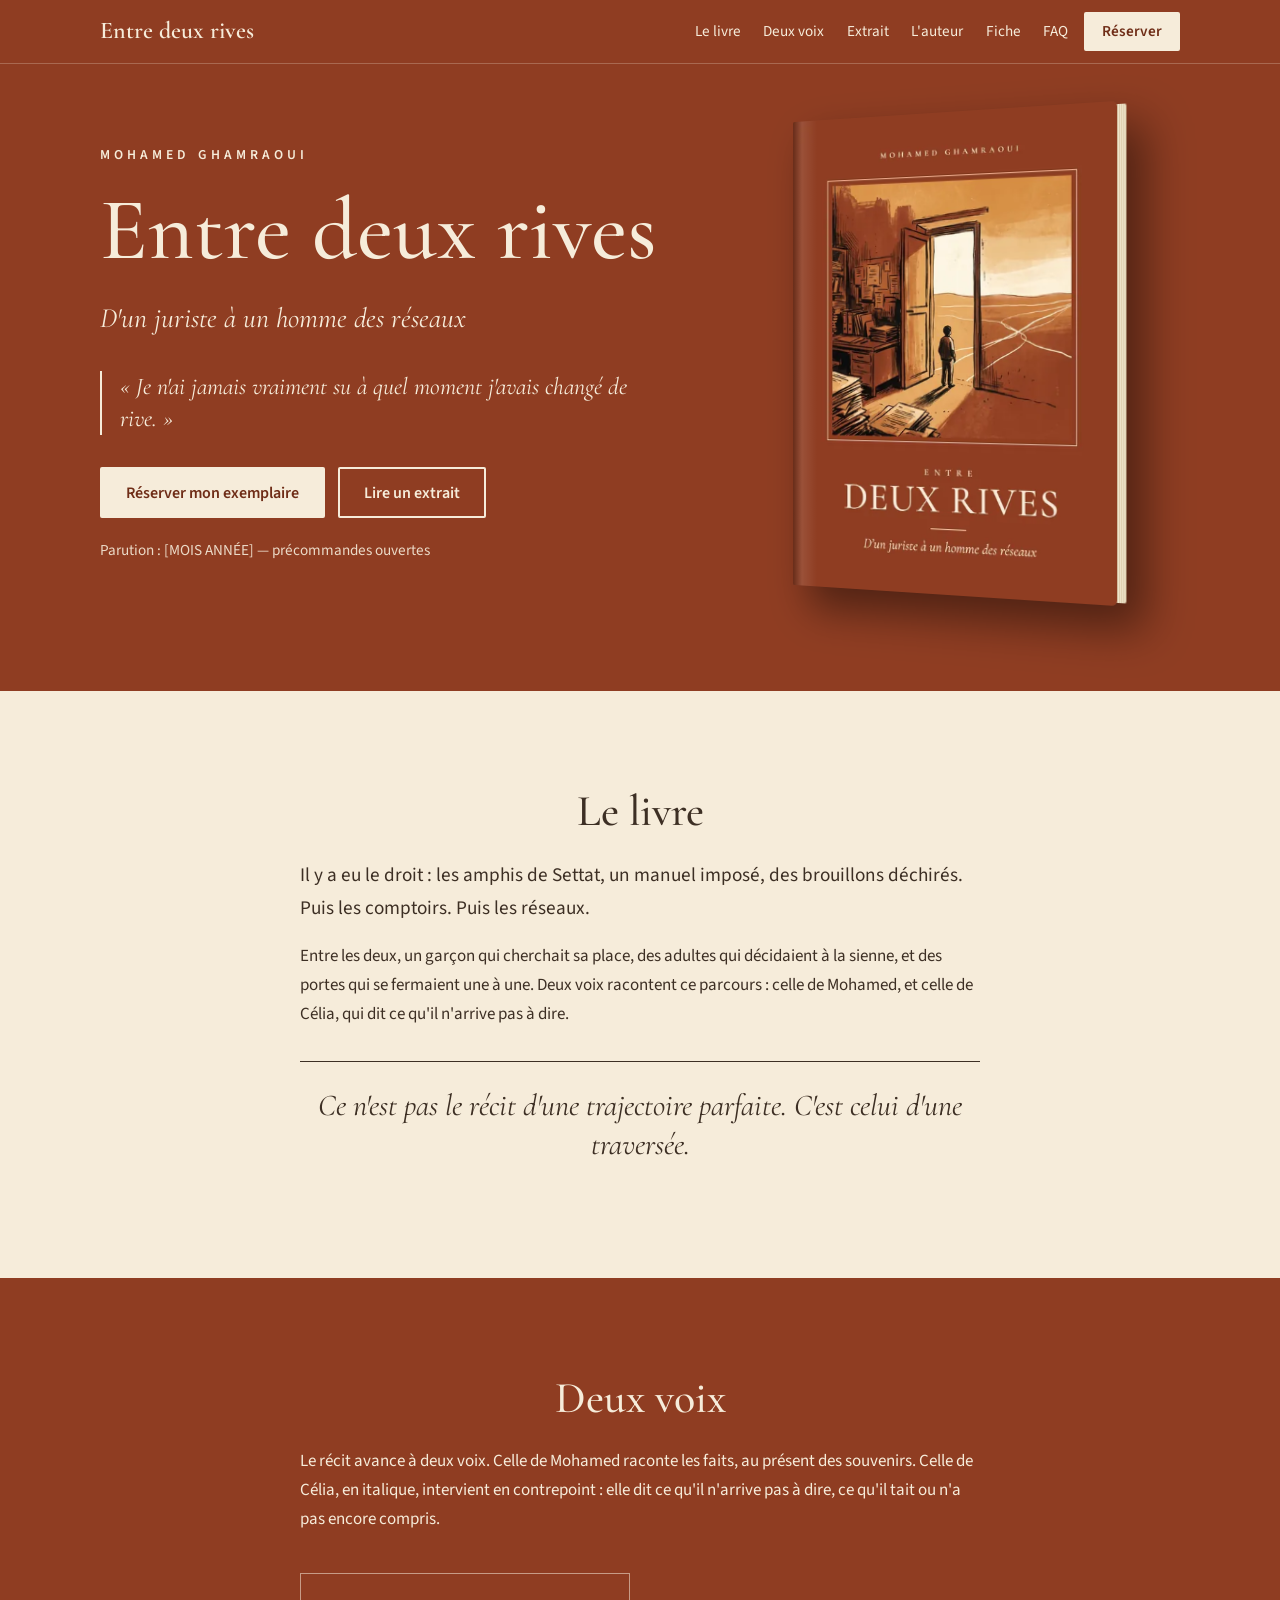
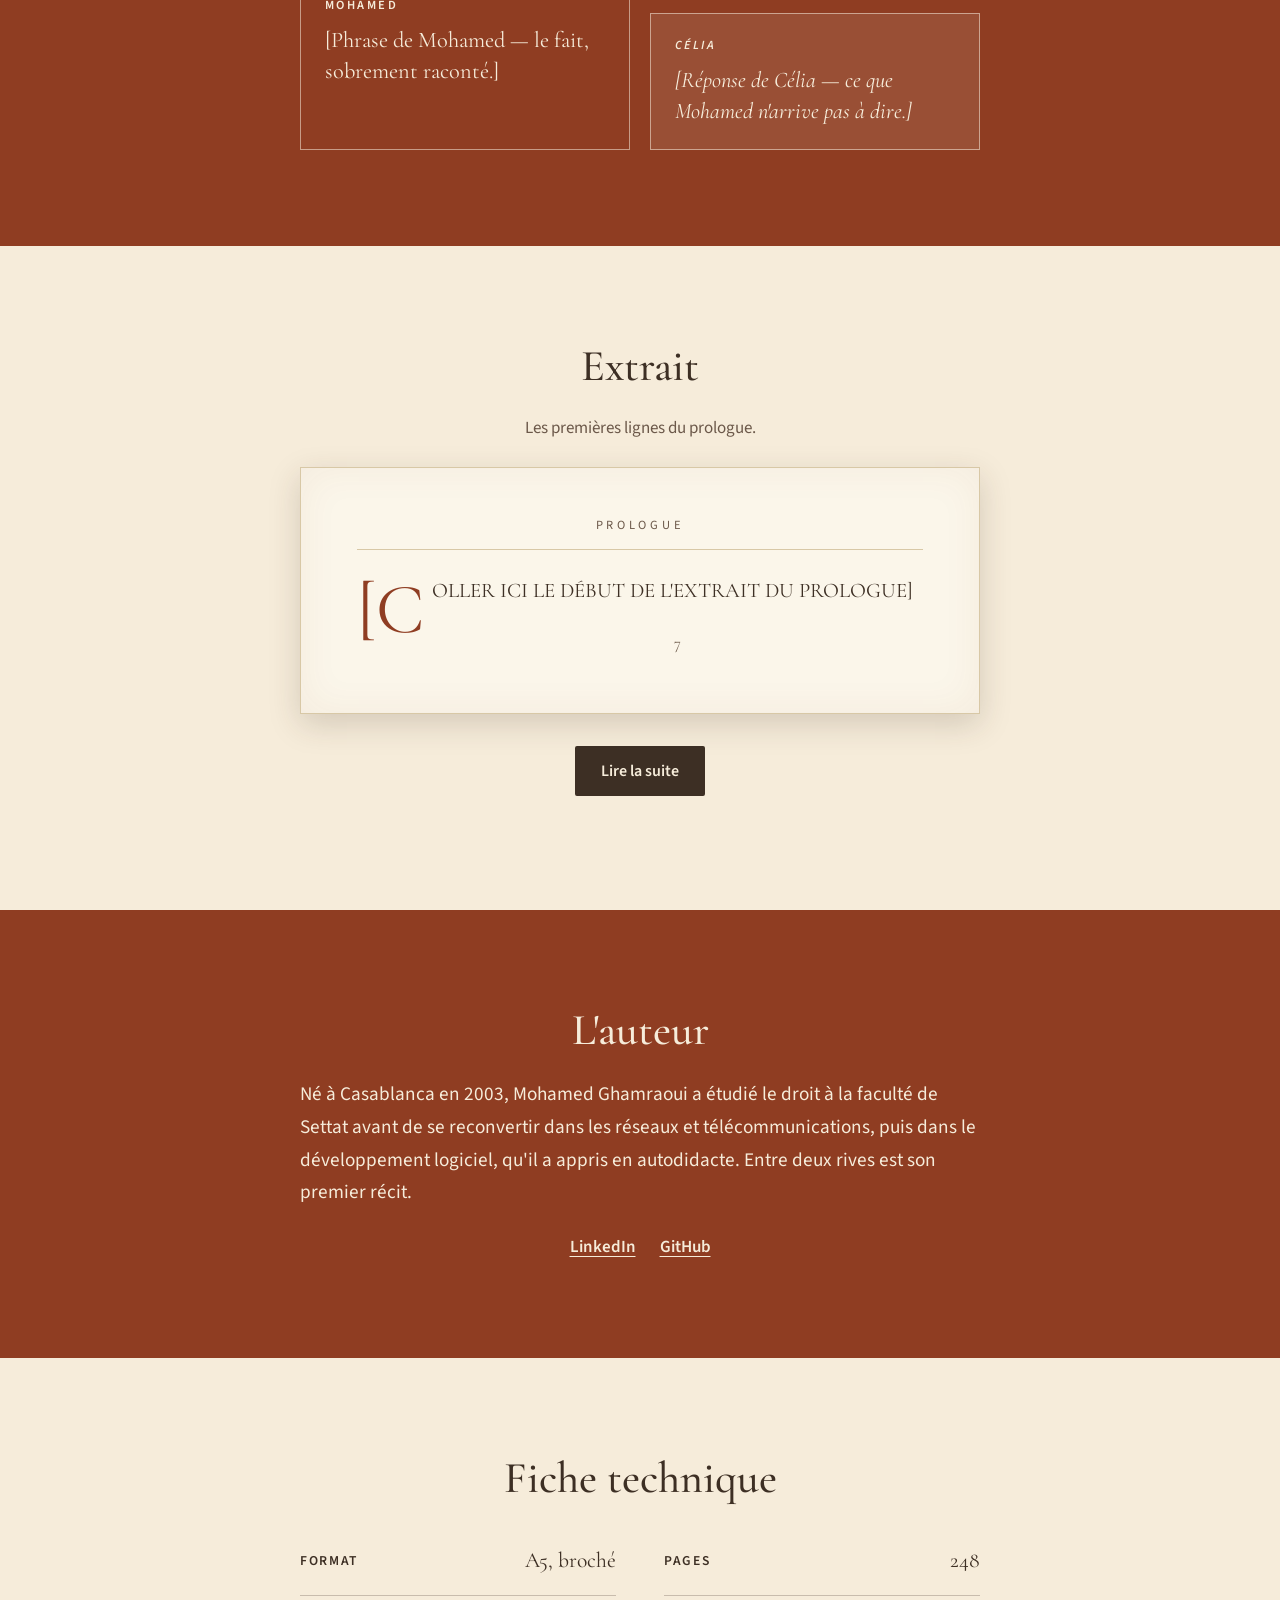
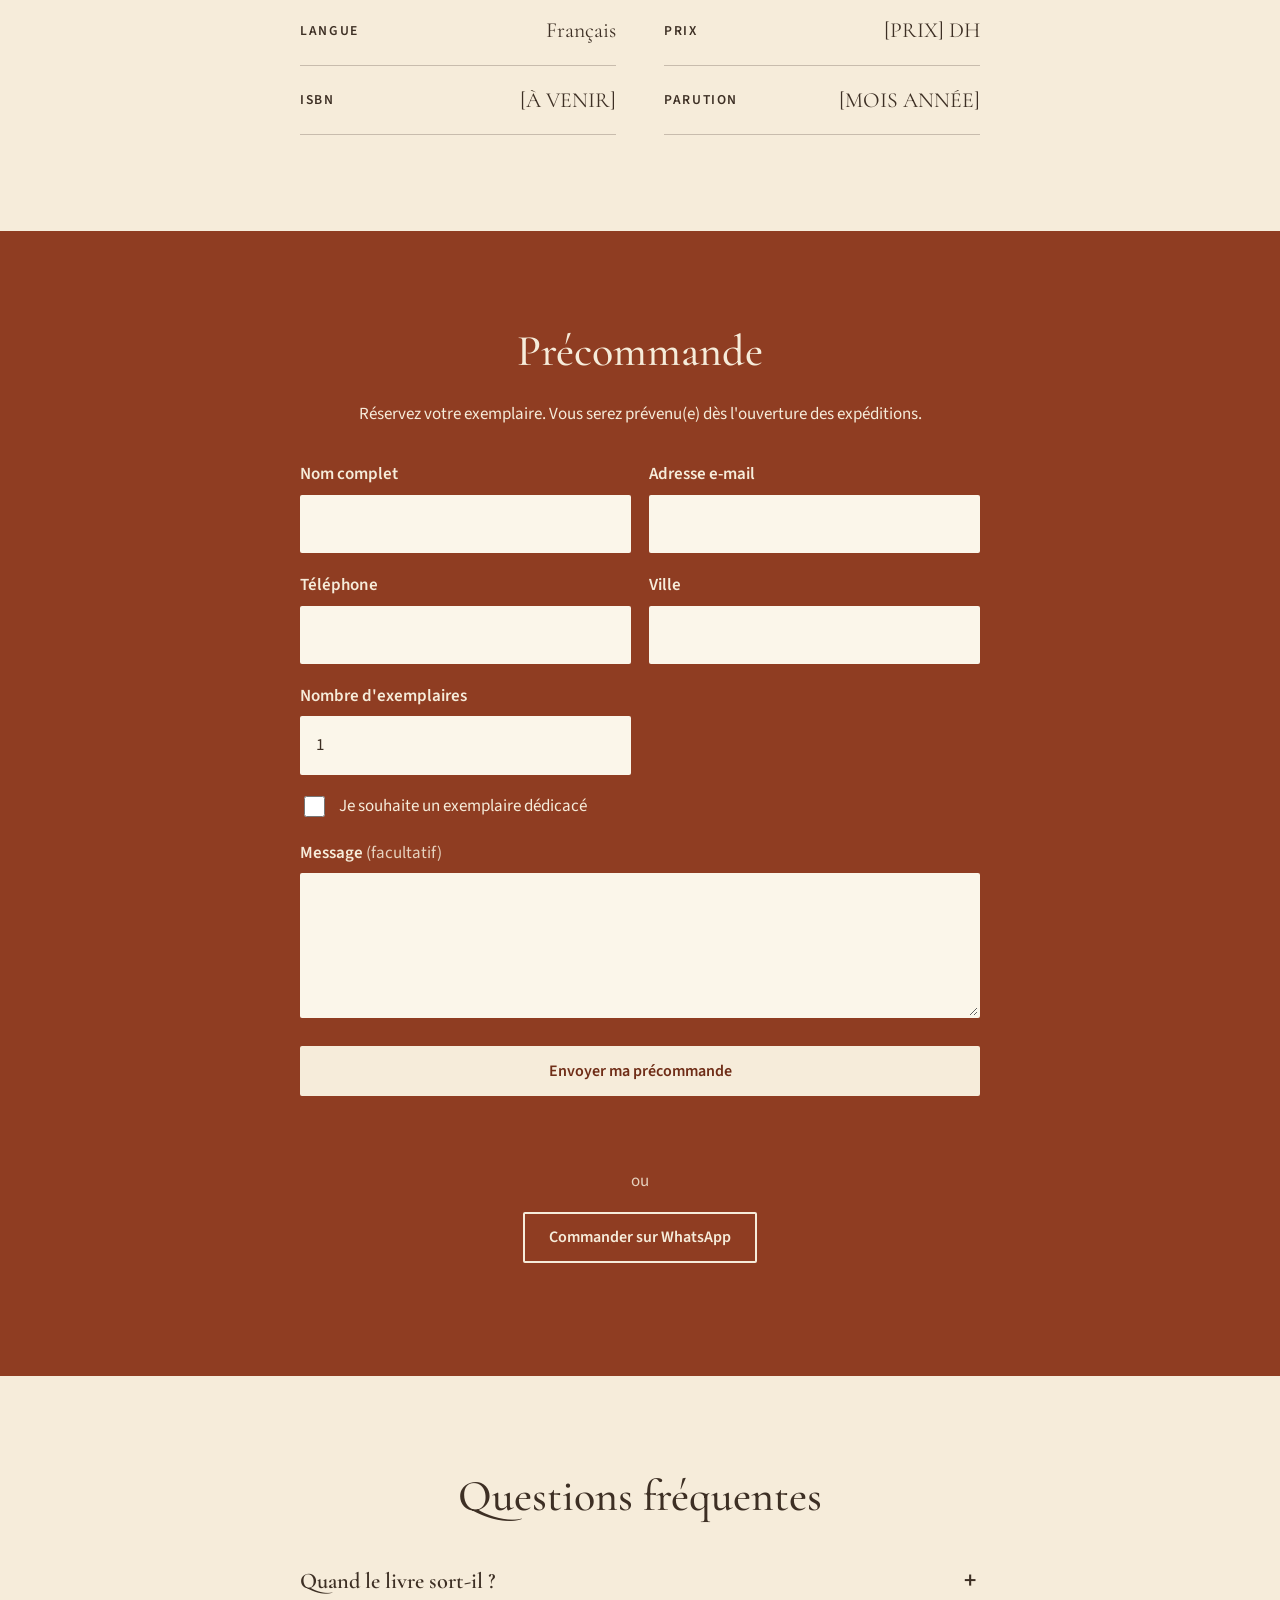
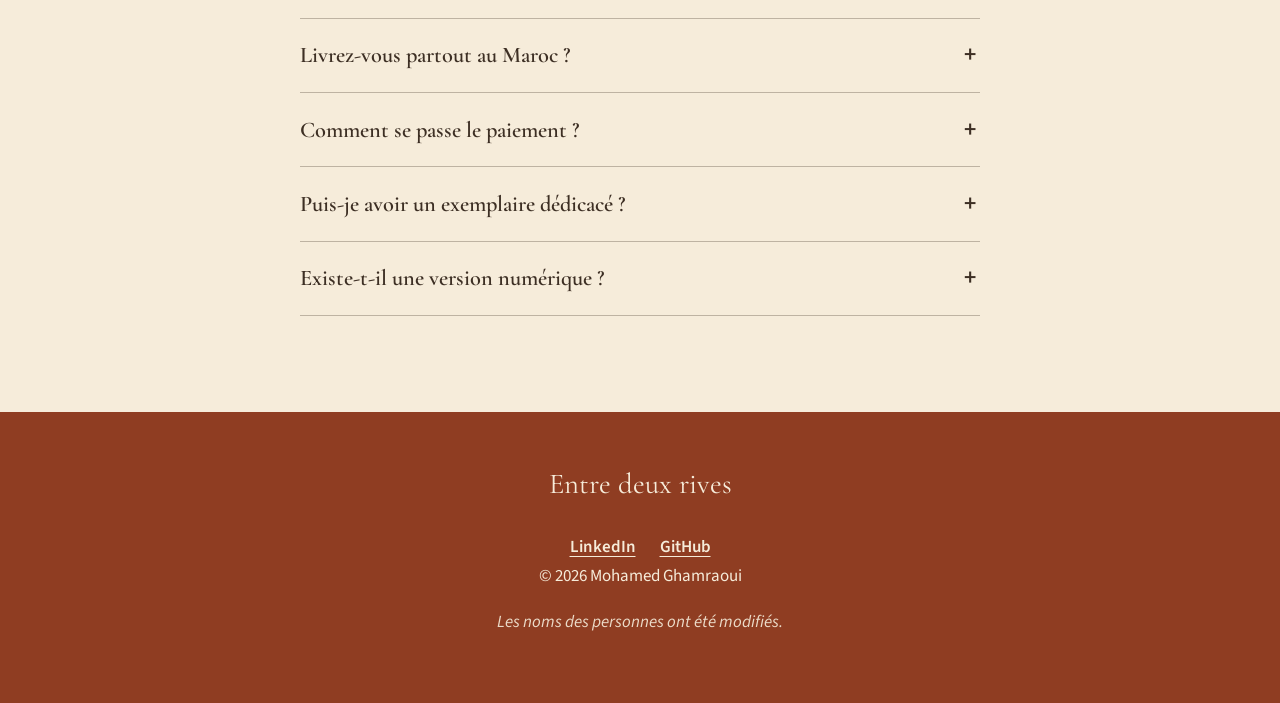
==== index.html @ 160dba44 "Ajoute le prototype de la landing page Entre deux rives Page statique (HTML/CSS/JS vanilla) avec her" ====
<!DOCTYPE html>
<html lang="fr">
<head>
  <meta charset="utf-8">
  <meta name="viewport" content="width=device-width, initial-scale=1">
  <title>Entre deux rives — Mohamed Ghamraoui | Récit autobiographique</title>
  <meta name="description" content="Entre deux rives, d'un juriste à un homme des réseaux : récit autobiographique de Mohamed Ghamraoui sur la reconversion professionnelle, la quête de soi et la jeunesse marocaine. Précommandes ouvertes.">
  <meta name="author" content="Mohamed Ghamraoui">
  <meta name="theme-color" content="#8F3D22">
  <link rel="canonical" href="https://mghamraoui4.github.io/entre-deux-rives/">

  <meta property="og:type" content="book">
  <meta property="og:locale" content="fr_FR">
  <meta property="og:title" content="Entre deux rives — Mohamed Ghamraoui">
  <meta property="og:description" content="D'un juriste à un homme des réseaux. Un récit autobiographique en précommande.">
  <meta property="og:url" content="https://mghamraoui4.github.io/entre-deux-rives/">
  <meta property="og:image" content="https://mghamraoui4.github.io/entre-deux-rives/assets/img/og-couverture.jpg">
  <meta property="og:image:alt" content="Couverture du livre Entre deux rives : un homme face à une porte ouverte sur un paysage de routes.">
  <meta name="twitter:card" content="summary_large_image">
  <meta name="twitter:title" content="Entre deux rives — Mohamed Ghamraoui">
  <meta name="twitter:description" content="D'un juriste à un homme des réseaux. Un récit autobiographique en précommande.">
  <meta name="twitter:image" content="https://mghamraoui4.github.io/entre-deux-rives/assets/img/og-couverture.jpg">

  <link rel="icon" href="assets/img/favicon.svg" type="image/svg+xml">
  <link rel="icon" href="assets/img/favicon-32.png" sizes="32x32" type="image/png">
  <link rel="apple-touch-icon" href="assets/img/apple-touch-icon.png">

  <link rel="preconnect" href="https://fonts.googleapis.com">
  <link rel="preconnect" href="https://fonts.gstatic.com" crossorigin>
  <link href="https://fonts.googleapis.com/css2?family=Cormorant+Garamond:ital,wght@0,500;0,600;1,400;1,500&family=Source+Sans+3:wght@400;600&display=swap" rel="stylesheet">
  <link rel="stylesheet" href="assets/css/style.css">

  <script type="application/ld+json">
  {
    "@context": "https://schema.org",
    "@type": "Book",
    "name": "Entre deux rives",
    "alternativeName": "D'un juriste à un homme des réseaux",
    "author": { "@type": "Person", "name": "Mohamed Ghamraoui" },
    "inLanguage": "fr",
    "numberOfPages": 248,
    "bookFormat": "https://schema.org/Paperback",
    "genre": "Récit autobiographique",
    "image": "https://mghamraoui4.github.io/entre-deux-rives/assets/img/couverture.jpg",
    "url": "https://mghamraoui4.github.io/entre-deux-rives/",
    "description": "Récit autobiographique sur la reconversion professionnelle, la quête de soi et la jeunesse marocaine.",
    "keywords": "récit autobiographique, reconversion professionnelle, quête de soi, études de droit, réseaux et télécommunications, jeunesse marocaine, résilience, Maroc",
    "isbn": ""
  }
  </script>
  <!-- À COMPLÉTER : ISBN dans le JSON-LD ci-dessus ("isbn"), date de parution (datePublished) et prix (offers) quand ils seront connus -->
</head>
<body>
  <a class="skip" href="#contenu">Aller au contenu</a>

  <header class="site-header">
    <div class="wrap header-in">
      <a class="brand" href="#top">Entre deux rives</a>
      <button class="menu-btn" type="button" aria-expanded="false" aria-controls="nav">Menu</button>
      <nav id="nav" class="nav" aria-label="Navigation principale">
        <ul>
          <li><a href="#livre">Le livre</a></li>
          <li><a href="#voix">Deux voix</a></li>
          <li><a href="#extrait">Extrait</a></li>
          <li><a href="#auteur">L'auteur</a></li>
          <li><a href="#fiche">Fiche</a></li>
          <li><a href="#faq">FAQ</a></li>
        </ul>
      </nav>
      <a class="btn btn-cream btn-sm" href="#precommande">Réserver</a>
    </div>
  </header>

  <main id="contenu">
    <!-- 2. HERO -->
    <section id="top" class="sec sec-terre hero">
      <div class="wrap hero-grid">
        <div class="hero-text">
          <p class="eyebrow">Mohamed Ghamraoui</p>
          <h1>Entre deux rives</h1>
          <p class="subtitle">D'un juriste à un homme des réseaux</p>
          <blockquote class="hero-quote">
            <p>« Je n'ai jamais vraiment su à quel moment j'avais changé de rive. »</p>
          </blockquote>
          <div class="actions">
            <a class="btn btn-cream" href="#precommande">Réserver mon exemplaire</a>
            <a class="btn btn-ghost" href="#extrait">Lire un extrait</a>
          </div>
          <!-- À COMPLÉTER : mois et année de parution -->
          <p class="hero-note">Parution : [MOIS ANNÉE] — précommandes ouvertes</p>
        </div>

        <div class="hero-book">
          <div class="book" aria-hidden="false">
            <div class="book-cover">
              <picture>
                <source type="image/webp" srcset="assets/img/couverture-480.webp 480w, assets/img/couverture-800.webp 800w" sizes="(min-width: 900px) 340px, 70vw">
                <img src="assets/img/couverture-800.jpg" srcset="assets/img/couverture-480.jpg 480w, assets/img/couverture-800.jpg 800w" sizes="(min-width: 900px) 340px, 70vw" width="800" height="1136" alt="Couverture d'Entre deux rives : un homme debout devant une porte ouverte, face à un paysage traversé de routes qui se croisent.">
              </picture>
            </div>
            <div class="book-spine"></div>
            <div class="book-pages"></div>
          </div>
        </div>
      </div>
    </section>

    <!-- 3. LE LIVRE -->
    <section id="livre" class="sec sec-creme">
      <div class="wrap narrow">
        <h2>Le livre</h2>
        <p class="lead">Il y a eu le droit : les amphis de Settat, un manuel imposé, des brouillons déchirés. Puis les comptoirs. Puis les réseaux.</p>
        <p>Entre les deux, un garçon qui cherchait sa place, des adultes qui décidaient à la sienne, et des portes qui se fermaient une à une. Deux voix racontent ce parcours : celle de Mohamed, et celle de Célia, qui dit ce qu'il n'arrive pas à dire.</p>
        <p class="pull">Ce n'est pas le récit d'une trajectoire parfaite. C'est celui d'une traversée.</p>
      </div>
    </section>

    <!-- 4. DEUX VOIX -->
    <section id="voix" class="sec sec-terre">
      <div class="wrap narrow">
        <h2>Deux voix</h2>
        <p>Le récit avance à deux voix. Celle de Mohamed raconte les faits, au présent des souvenirs. Celle de Célia, en italique, intervient en contrepoint : elle dit ce qu'il n'arrive pas à dire, ce qu'il tait ou n'a pas encore compris.</p>
        <div class="voices" role="group" aria-label="Illustration des deux voix du récit">
          <div class="voice voice-m">
            <p class="voice-who">Mohamed</p>
            <!-- À COMPLÉTER : remplacer par une phrase réelle du livre (voix de Mohamed) -->
            <p>[Phrase de Mohamed — le fait, sobrement raconté.]</p>
          </div>
          <div class="voice voice-c">
            <p class="voice-who">Célia</p>
            <!-- À COMPLÉTER : remplacer par une phrase réelle du livre (voix de Célia) -->
            <p><em>[Réponse de Célia — ce que Mohamed n'arrive pas à dire.]</em></p>
          </div>
        </div>
      </div>
    </section>

    <!-- 5. EXTRAIT -->
    <section id="extrait" class="sec sec-creme">
      <div class="wrap narrow">
        <h2>Extrait</h2>
        <p class="center muted">Les premières lignes du prologue.</p>
        <article class="page" aria-label="Extrait du prologue">
          <p class="page-head">Prologue</p>
          <div class="page-text">
            <!-- À COMPLÉTER : coller ici le début de l'extrait du prologue -->
            <p class="dropcap">[COLLER ICI LE DÉBUT DE L'EXTRAIT DU PROLOGUE]</p>
            <div id="extrait-suite" class="more" hidden>
              <!-- À COMPLÉTER : coller ici la suite de l'extrait du prologue -->
              <p>[COLLER ICI LA SUITE DE L'EXTRAIT DU PROLOGUE]</p>
            </div>
          </div>
          <p class="page-num">7</p>
        </article>
        <p class="center"><button class="btn btn-brown" type="button" id="extrait-btn" aria-expanded="false" aria-controls="extrait-suite">Lire la suite</button></p>
      </div>
    </section>

    <!-- 6. L'AUTEUR -->
    <section id="auteur" class="sec sec-terre">
      <div class="wrap narrow">
        <h2>L'auteur</h2>
        <p class="lead">Né à Casablanca en 2003, Mohamed Ghamraoui a étudié le droit à la faculté de Settat avant de se reconvertir dans les réseaux et télécommunications, puis dans le développement logiciel, qu'il a appris en autodidacte. Entre deux rives est son premier récit.</p>
        <ul class="links">
          <!-- À COMPLÉTER : URL du profil LinkedIn -->
          <li><a href="https://www.linkedin.com/in/[IDENTIFIANT]" rel="noopener" target="_blank">LinkedIn</a></li>
          <li><a href="https://github.com/mghamraoui4" rel="noopener" target="_blank">GitHub</a></li>
        </ul>
      </div>
    </section>

    <!-- 7. FICHE TECHNIQUE -->
    <section id="fiche" class="sec sec-creme">
      <div class="wrap narrow">
        <h2>Fiche technique</h2>
        <dl class="specs">
          <div><dt>Format</dt><dd>A5, broché</dd></div>
          <div><dt>Pages</dt><dd>248</dd></div>
          <div><dt>Langue</dt><dd>Français</dd></div>
          <!-- À COMPLÉTER : prix en dirhams -->
          <div><dt>Prix</dt><dd>[PRIX] DH</dd></div>
          <!-- À COMPLÉTER : ISBN -->
          <div><dt>ISBN</dt><dd>[À VENIR]</dd></div>
          <!-- À COMPLÉTER : date de parution -->
          <div><dt>Parution</dt><dd>[MOIS ANNÉE]</dd></div>
        </dl>
      </div>
    </section>

    <!-- 8. PRÉCOMMANDE -->
    <section id="precommande" class="sec sec-terre">
      <div class="wrap narrow">
        <h2>Précommande</h2>
        <p class="center">Réservez votre exemplaire. Vous serez prévenu(e) dès l'ouverture des expéditions.</p>

        <!-- À COMPLÉTER : remplacer [ID_FORMSPREE] par l'identifiant du formulaire Formspree -->
        <form id="form" class="form" action="https://formspree.io/f/[ID_FORMSPREE]" method="POST" novalidate>
          <div class="field">
            <label for="nom">Nom complet</label>
            <input id="nom" name="nom" type="text" autocomplete="name" required aria-describedby="nom-err">
            <p class="err" id="nom-err" role="alert"></p>
          </div>
          <div class="field">
            <label for="email">Adresse e-mail</label>
            <input id="email" name="email" type="email" autocomplete="email" required aria-describedby="email-err">
            <p class="err" id="email-err" role="alert"></p>
          </div>
          <div class="field">
            <label for="tel">Téléphone</label>
            <input id="tel" name="telephone" type="tel" autocomplete="tel" required aria-describedby="tel-err">
            <p class="err" id="tel-err" role="alert"></p>
          </div>
          <div class="field">
            <label for="ville">Ville</label>
            <input id="ville" name="ville" type="text" autocomplete="address-level2" required aria-describedby="ville-err">
            <p class="err" id="ville-err" role="alert"></p>
          </div>
          <div class="field">
            <label for="qte">Nombre d'exemplaires</label>
            <input id="qte" name="exemplaires" type="number" min="1" max="20" value="1" inputmode="numeric" required aria-describedby="qte-err">
            <p class="err" id="qte-err" role="alert"></p>
          </div>
          <div class="field check">
            <input id="dedicace" name="dedicace" type="checkbox" value="oui">
            <label for="dedicace">Je souhaite un exemplaire dédicacé</label>
          </div>
          <div class="field">
            <label for="message">Message <span class="opt">(facultatif)</span></label>
            <textarea id="message" name="message" rows="4"></textarea>
          </div>
          <div class="hp" aria-hidden="true">
            <label for="_gotcha">Ne pas remplir</label>
            <input id="_gotcha" name="_gotcha" type="text" tabindex="-1" autocomplete="off">
          </div>
          <button class="btn btn-cream" type="submit">Envoyer ma précommande</button>
          <p id="form-status" class="status" role="status" aria-live="polite"></p>
        </form>

        <p class="center or">ou</p>
        <p class="center">
          <!-- À COMPLÉTER : remplacer [NUMERO] par le numéro WhatsApp au format 212XXXXXXXXX -->
          <a id="wa" class="btn btn-ghost" href="https://wa.me/[NUMERO]?text=Bonjour%2C%20je%20souhaite%20pr%C3%A9commander%20%C2%AB%20Entre%20deux%20rives%20%C2%BB." target="_blank" rel="noopener">Commander sur WhatsApp</a>
        </p>
      </div>
    </section>

    <!-- 9. FAQ -->
    <section id="faq" class="sec sec-creme">
      <div class="wrap narrow">
        <h2>Questions fréquentes</h2>
        <details>
          <summary>Quand le livre sort-il ?</summary>
          <!-- À COMPLÉTER : date de sortie -->
          <p>La parution est prévue en [MOIS ANNÉE]. Les personnes qui précommandent seront prévenues par e-mail.</p>
        </details>
        <details>
          <summary>Livrez-vous partout au Maroc ?</summary>
          <!-- À COMPLÉTER : zones, délais et frais de livraison -->
          <p>[Zones, délais et frais de livraison à préciser.]</p>
        </details>
        <details>
          <summary>Comment se passe le paiement ?</summary>
          <!-- À COMPLÉTER : modes de paiement acceptés -->
          <p>[Modes de paiement à préciser.]</p>
        </details>
        <details>
          <summary>Puis-je avoir un exemplaire dédicacé ?</summary>
          <p>Oui. Cochez la case « exemplaire dédicacé » dans le formulaire et indiquez le prénom de la personne dans le message.</p>
        </details>
        <details>
          <summary>Existe-t-il une version numérique ?</summary>
          <!-- À COMPLÉTER : confirmer l'existence ou non d'une version numérique -->
          <p>[À préciser : disponibilité d'une version numérique.]</p>
        </details>
      </div>
    </section>
  </main>

  <!-- 10. PIED DE PAGE -->
  <footer class="sec sec-terre footer">
    <div class="wrap center">
      <p class="brand-f">Entre deux rives</p>
      <ul class="links">
        <li><a href="https://www.linkedin.com/in/[IDENTIFIANT]" rel="noopener" target="_blank">LinkedIn</a></li>
        <li><a href="https://github.com/mghamraoui4" rel="noopener" target="_blank">GitHub</a></li>
      </ul>
      <p>© 2026 Mohamed Ghamraoui</p>
      <p class="muted-c"><em>Les noms des personnes ont été modifiés.</em></p>
    </div>
  </footer>

  <script src="assets/js/main.js" defer></script>
</body>
</html>
---- assets/css/style.css ----
/* Entre deux rives — styles. Variables en tête : modifiez ici la charte. */
:root {
  --terre: #8F3D22;
  --terre-fonce: #6F2D17;
  --creme: #F6ECDA;
  --creme-clair: #FBF6EA;
  --brun: #3D2F24;
  --brun-doux: #6B5849;
  --serif: "Cormorant Garamond", Georgia, "Times New Roman", serif;
  --sans: "Source Sans 3", system-ui, -apple-system, "Segoe UI", sans-serif;
  --header-h: 64px;
}

*, *::before, *::after { box-sizing: border-box; }
html { scroll-behavior: smooth; scroll-padding-top: calc(var(--header-h) + 8px); }
body {
  margin: 0; font-family: var(--sans); font-size: 1.0625rem; line-height: 1.7;
  color: var(--brun); background: var(--creme); overflow-x: hidden;
}
img { max-width: 100%; height: auto; display: block; }
h1, h2 { font-family: var(--serif); font-weight: 500; line-height: 1.1; margin: 0 0 1rem; }
h2 { font-size: clamp(2rem, 5vw, 2.75rem); text-align: center; margin-bottom: 1.5rem; }
p { margin: 0 0 1.1rem; }
a { color: inherit; }
:focus-visible { outline: 3px solid #E8A33D; outline-offset: 3px; }

.skip { position: absolute; left: -999px; top: 0; background: var(--creme); color: var(--brun); padding: .6rem 1rem; z-index: 100; }
.skip:focus { left: 0; }

.wrap { width: 100%; max-width: 1120px; margin: 0 auto; padding: 0 1.25rem; }
.narrow { max-width: 720px; }
.center { text-align: center; }

/* Sections alternées */
.sec { padding: clamp(3.5rem, 9vw, 6rem) 0; }
.sec-terre { background: var(--terre); color: var(--creme); }
.sec-creme { background: var(--creme); color: var(--brun); }
.lead { font-size: 1.2rem; }
.pull { font-family: var(--serif); font-style: italic; font-size: clamp(1.5rem, 4vw, 1.9rem); line-height: 1.3; text-align: center; margin-top: 2rem; padding-top: 1.5rem; border-top: 1px solid currentColor; }
.muted { color: var(--brun-doux); }
.muted-c { opacity: .9; }

/* Boutons */
.btn { display: inline-block; font: 600 1rem/1 var(--sans); padding: .95rem 1.5rem; border-radius: 2px; border: 2px solid transparent; text-decoration: none; cursor: pointer; text-align: center; transition: background .2s, color .2s; }
.btn-sm { padding: .6rem 1rem; font-size: .95rem; }
.btn-cream { background: var(--creme); color: var(--terre-fonce); border-color: var(--creme); }
.btn-cream:hover { background: var(--creme-clair); }
.btn-ghost { background: transparent; color: var(--creme); border-color: var(--creme); }
.btn-ghost:hover { background: rgba(246,236,218,.12); }
.btn-brown { background: var(--brun); color: var(--creme); border-color: var(--brun); }
.btn-brown:hover { background: #2a2018; }

/* En-tête */
.site-header { position: fixed; top: 0; left: 0; right: 0; height: var(--header-h); background: var(--terre); color: var(--creme); z-index: 50; border-bottom: 1px solid rgba(246,236,218,.25); }
.header-in { display: flex; align-items: center; gap: 1rem; height: 100%; }
.brand { font-family: var(--serif); font-size: 1.5rem; font-weight: 600; text-decoration: none; margin-right: auto; }
.nav ul { list-style: none; display: flex; gap: 1.4rem; margin: 0; padding: 0; }
.nav a { text-decoration: none; font-size: .95rem; padding: .3rem 0; border-bottom: 1px solid transparent; }
.nav a:hover { border-color: var(--creme); }
.menu-btn { display: none; background: none; color: var(--creme); border: 1px solid var(--creme); padding: .5rem .9rem; font: 600 .95rem var(--sans); cursor: pointer; }

/* Hero */
.hero { padding-top: calc(var(--header-h) + 3rem); }
.hero-grid { display: grid; gap: 3rem; align-items: center; }
.hero-book { order: -1; display: flex; justify-content: center; }
.eyebrow { text-transform: uppercase; letter-spacing: .3em; font-size: .85rem; font-weight: 600; margin-bottom: 1rem; }
.hero h1 { font-size: clamp(3rem, 11vw, 5.5rem); }
.subtitle { font-family: var(--serif); font-style: italic; font-size: clamp(1.35rem, 4vw, 1.75rem); margin-bottom: 1.75rem; }
.hero-quote { margin: 0 0 2rem; padding-left: 1.1rem; border-left: 2px solid var(--creme); font-family: var(--serif); font-style: italic; font-size: clamp(1.25rem, 3.5vw, 1.5rem); line-height: 1.35; }
.hero-quote p { margin: 0; }
.actions { display: flex; flex-wrap: wrap; gap: .8rem; }
.hero-note { margin: 1.25rem 0 0; font-size: .95rem; opacity: .9; }

/* Mockup livre 3D */
.book { position: relative; width: min(70vw, 300px); aspect-ratio: 800 / 1136; transform-style: preserve-3d; transform: perspective(1200px) rotateY(-18deg); transition: transform .5s ease; filter: drop-shadow(18px 22px 22px rgba(0,0,0,.45)); }
.book:hover { transform: perspective(1200px) rotateY(-6deg); }
.book-cover { position: absolute; inset: 0; border-radius: 2px 5px 5px 2px; overflow: hidden; z-index: 2; box-shadow: inset 3px 0 6px rgba(0,0,0,.28), inset -1px 0 0 rgba(255,255,255,.08); }
.book-cover::after { content: ""; position: absolute; inset: 0; background: linear-gradient(90deg, rgba(0,0,0,.28) 0, rgba(255,255,255,.1) 3%, rgba(0,0,0,0) 8%); pointer-events: none; }
.book-cover img { width: 100%; height: 100%; object-fit: cover; }
.book-spine { position: absolute; top: 0; bottom: 0; left: 0; width: 26px; background: var(--terre-fonce); transform-origin: right center; transform: translateX(-26px) rotateY(-90deg); border-radius: 2px 0 0 2px; }
.book-pages { position: absolute; top: 3px; bottom: 3px; right: -9px; width: 12px; background: repeating-linear-gradient(90deg, #f3e8d0 0 1px, #d9c9a8 1px 2px); border-radius: 0 2px 2px 0; transform: translateZ(-2px); z-index: 1; }

/* Deux voix */
.voices { display: grid; gap: 1.25rem; margin-top: 2.5rem; }
.voice { padding: 1.4rem 1.5rem; border: 1px solid rgba(246,236,218,.55); font-family: var(--serif); font-size: 1.4rem; line-height: 1.4; }
.voice p { margin: 0; }
.voice-who { font-family: var(--sans); text-transform: uppercase; letter-spacing: .2em; font-size: .78rem; font-weight: 600; margin-bottom: .6rem !important; }
.voice-c { background: rgba(246,236,218,.1); font-style: italic; }

/* Page de livre */
.page { position: relative; background: var(--creme-clair); border: 1px solid #d8c8a6; box-shadow: 0 10px 30px rgba(61,47,36,.18), inset 0 0 40px rgba(143,61,34,.06); padding: 2.5rem 1.6rem 3rem; margin: 1.5rem 0 2rem; font-family: var(--serif); font-size: 1.3rem; line-height: 1.6; text-align: justify; hyphens: auto; -webkit-hyphens: auto; }
.page-head { text-align: center; font-family: var(--sans); font-size: .78rem; letter-spacing: .3em; text-transform: uppercase; color: var(--brun-doux); border-bottom: 1px solid #d8c8a6; padding-bottom: .8rem; margin-bottom: 1.5rem; }
.page-num { text-align: center; margin: 1.5rem 0 0; font-size: 1rem; color: var(--brun-doux); }
.dropcap::first-letter { font-size: 3.4em; float: left; line-height: .85; padding: .08em .1em 0 0; color: var(--terre); }
.more[hidden] { display: none; }

/* Auteur / liens */
.links { list-style: none; display: flex; justify-content: center; gap: 1.5rem; padding: 0; margin: 1.5rem 0 0; }
.links a { font-weight: 600; text-underline-offset: 4px; }

/* Fiche technique */
.specs { display: grid; gap: 0; margin: 0; }
.specs div { display: flex; justify-content: space-between; gap: 1rem; padding: 1rem 0; border-bottom: 1px solid rgba(61,47,36,.25); }
.specs dt { font-weight: 600; text-transform: uppercase; letter-spacing: .12em; font-size: .85rem; align-self: center; }
.specs dd { margin: 0; font-family: var(--serif); font-size: 1.35rem; text-align: right; }

/* Formulaire */
.form { margin-top: 2rem; display: grid; gap: 1.1rem; }
.field label { display: block; font-weight: 600; margin-bottom: .35rem; }
.opt { font-weight: 400; opacity: .85; }
.form input[type="text"], .form input[type="email"], .form input[type="tel"], .form input[type="number"], .form textarea {
  width: 100%; font: inherit; padding: .8rem .9rem; color: var(--brun); background: var(--creme-clair); border: 2px solid transparent; border-radius: 2px;
}
.form input[aria-invalid="true"], .form textarea[aria-invalid="true"] { border-color: #FFD2A8; }
.err { color: #FFE2C6; font-size: .95rem; margin: .35rem 0 0; min-height: 0; }
.err:empty { display: none; }
.field.check { display: flex; align-items: center; gap: .7rem; }
.field.check input { width: 1.3rem; height: 1.3rem; accent-color: var(--brun); }
.field.check label { margin: 0; font-weight: 400; }
.hp { position: absolute; left: -9999px; }
.status { margin: 0; font-weight: 600; min-height: 1.5em; }
.or { margin: 1.75rem 0 1rem; opacity: .85; }

/* FAQ */
details { border-bottom: 1px solid rgba(61,47,36,.3); }
summary { cursor: pointer; padding: 1.1rem 2rem 1.1rem 0; font-family: var(--serif); font-size: 1.4rem; font-weight: 600; list-style: none; position: relative; }
summary::-webkit-details-marker { display: none; }
summary::after { content: "+"; position: absolute; right: .25rem; top: 50%; transform: translateY(-50%); font-family: var(--sans); font-size: 1.5rem; }
details[open] summary::after { content: "\2212"; }
details p { padding-bottom: .5rem; }

/* Pied de page */
.footer { padding: 3rem 0; }
.brand-f { font-family: var(--serif); font-size: 1.8rem; margin-bottom: .5rem; }

/* Tablette et plus */
@media (min-width: 768px) {
  .voices { grid-template-columns: 1fr 1fr; }
  .voice-c { margin-top: 2.5rem; }
  .specs { grid-template-columns: 1fr 1fr; column-gap: 3rem; }
  .form { grid-template-columns: 1fr 1fr; }
  .form .field:nth-child(n+6), .form .hp, .form .btn, .form .status { grid-column: 1 / -1; }
  .page { padding: 3rem 3.5rem 3.5rem; }
}
@media (min-width: 900px) {
  .hero-grid { grid-template-columns: 1.1fr .9fr; }
  .hero-book { order: 0; }
  .book { width: 340px; }
}

/* Mobile : menu repliable */
@media (max-width: 899px) {
  .menu-btn { display: inline-block; }
  .nav { position: absolute; top: var(--header-h); left: 0; right: 0; background: var(--terre); padding: .5rem 1.25rem 1rem; border-bottom: 1px solid rgba(246,236,218,.25); display: none; }
  .nav.open { display: block; }
  .nav ul { flex-direction: column; gap: 0; }
  .nav a { display: block; padding: .8rem 0; border-bottom: 1px solid rgba(246,236,218,.15); }
}
@media (max-width: 420px) {
  .brand { font-size: 1.25rem; }
  .btn-sm { padding: .55rem .8rem; }
}
@media (prefers-reduced-motion: reduce) {
  html { scroll-behavior: auto; }
  .book, .btn { transition: none; }
}
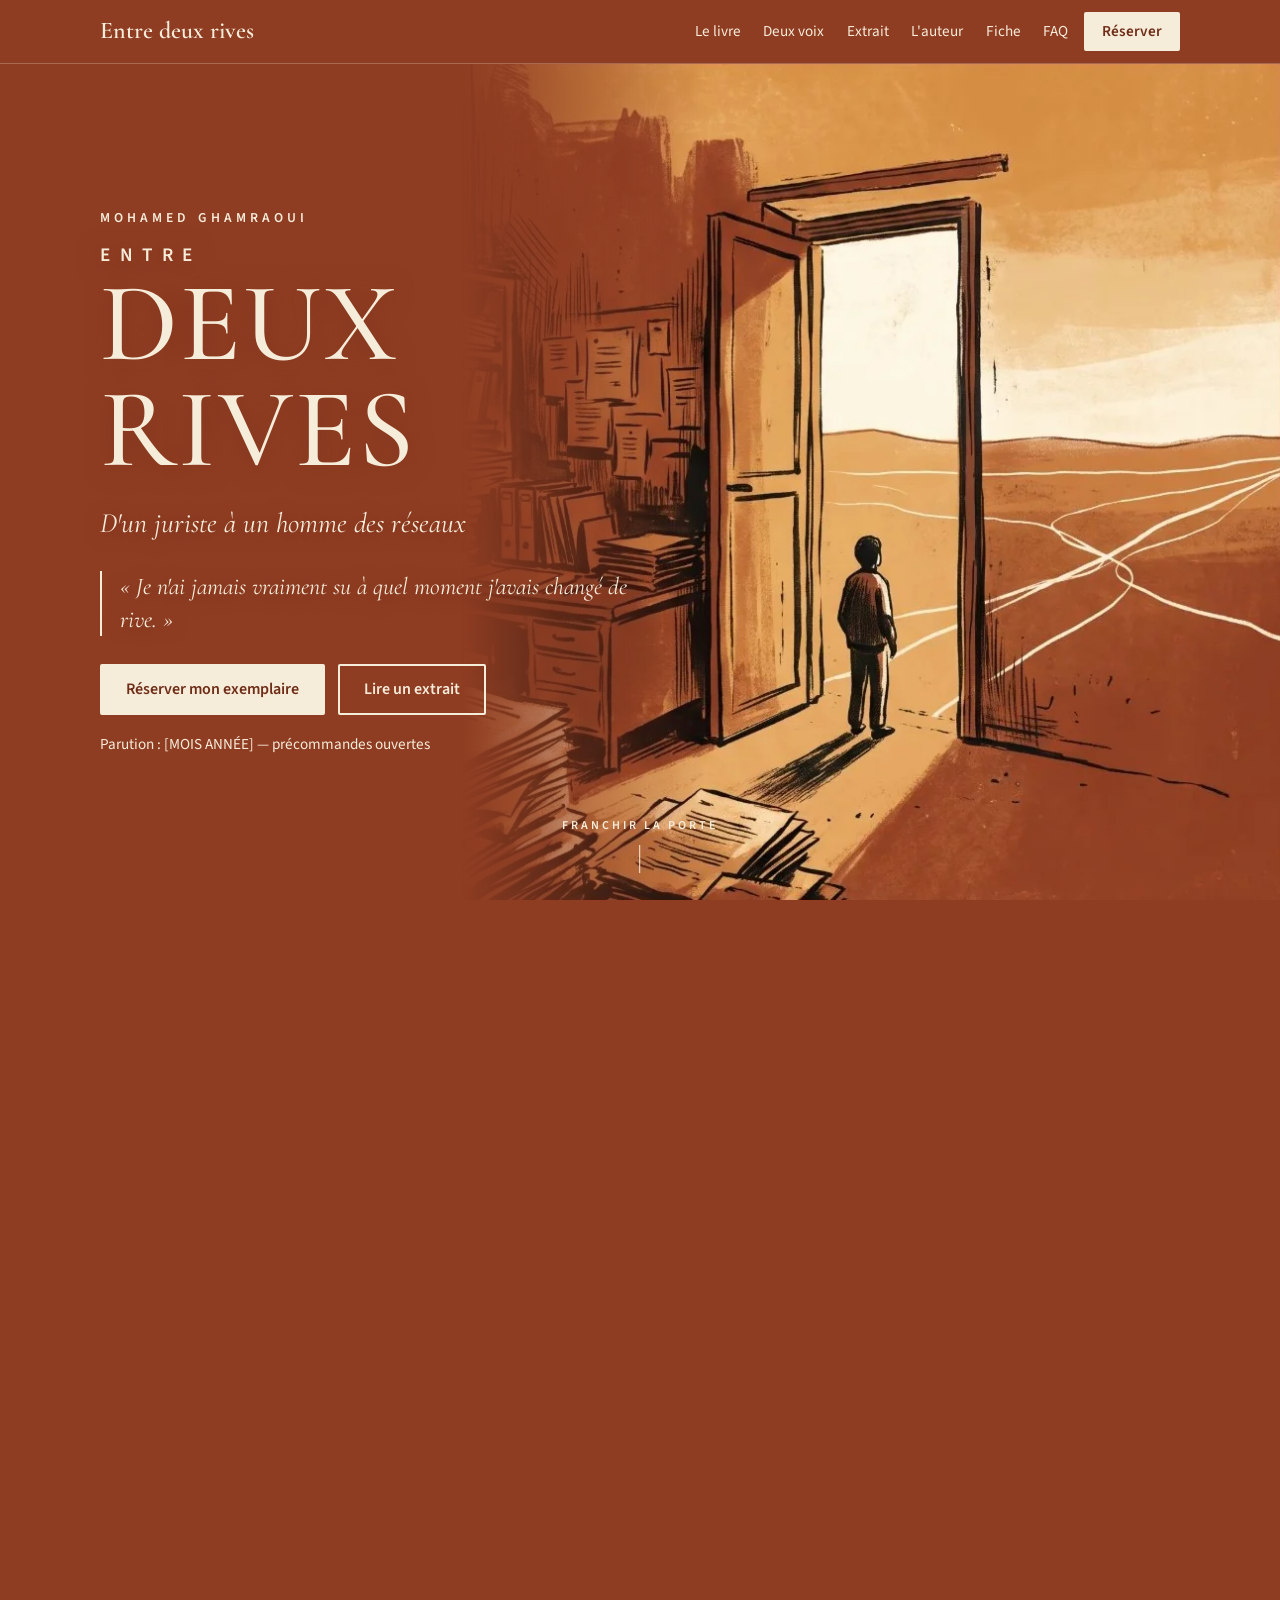
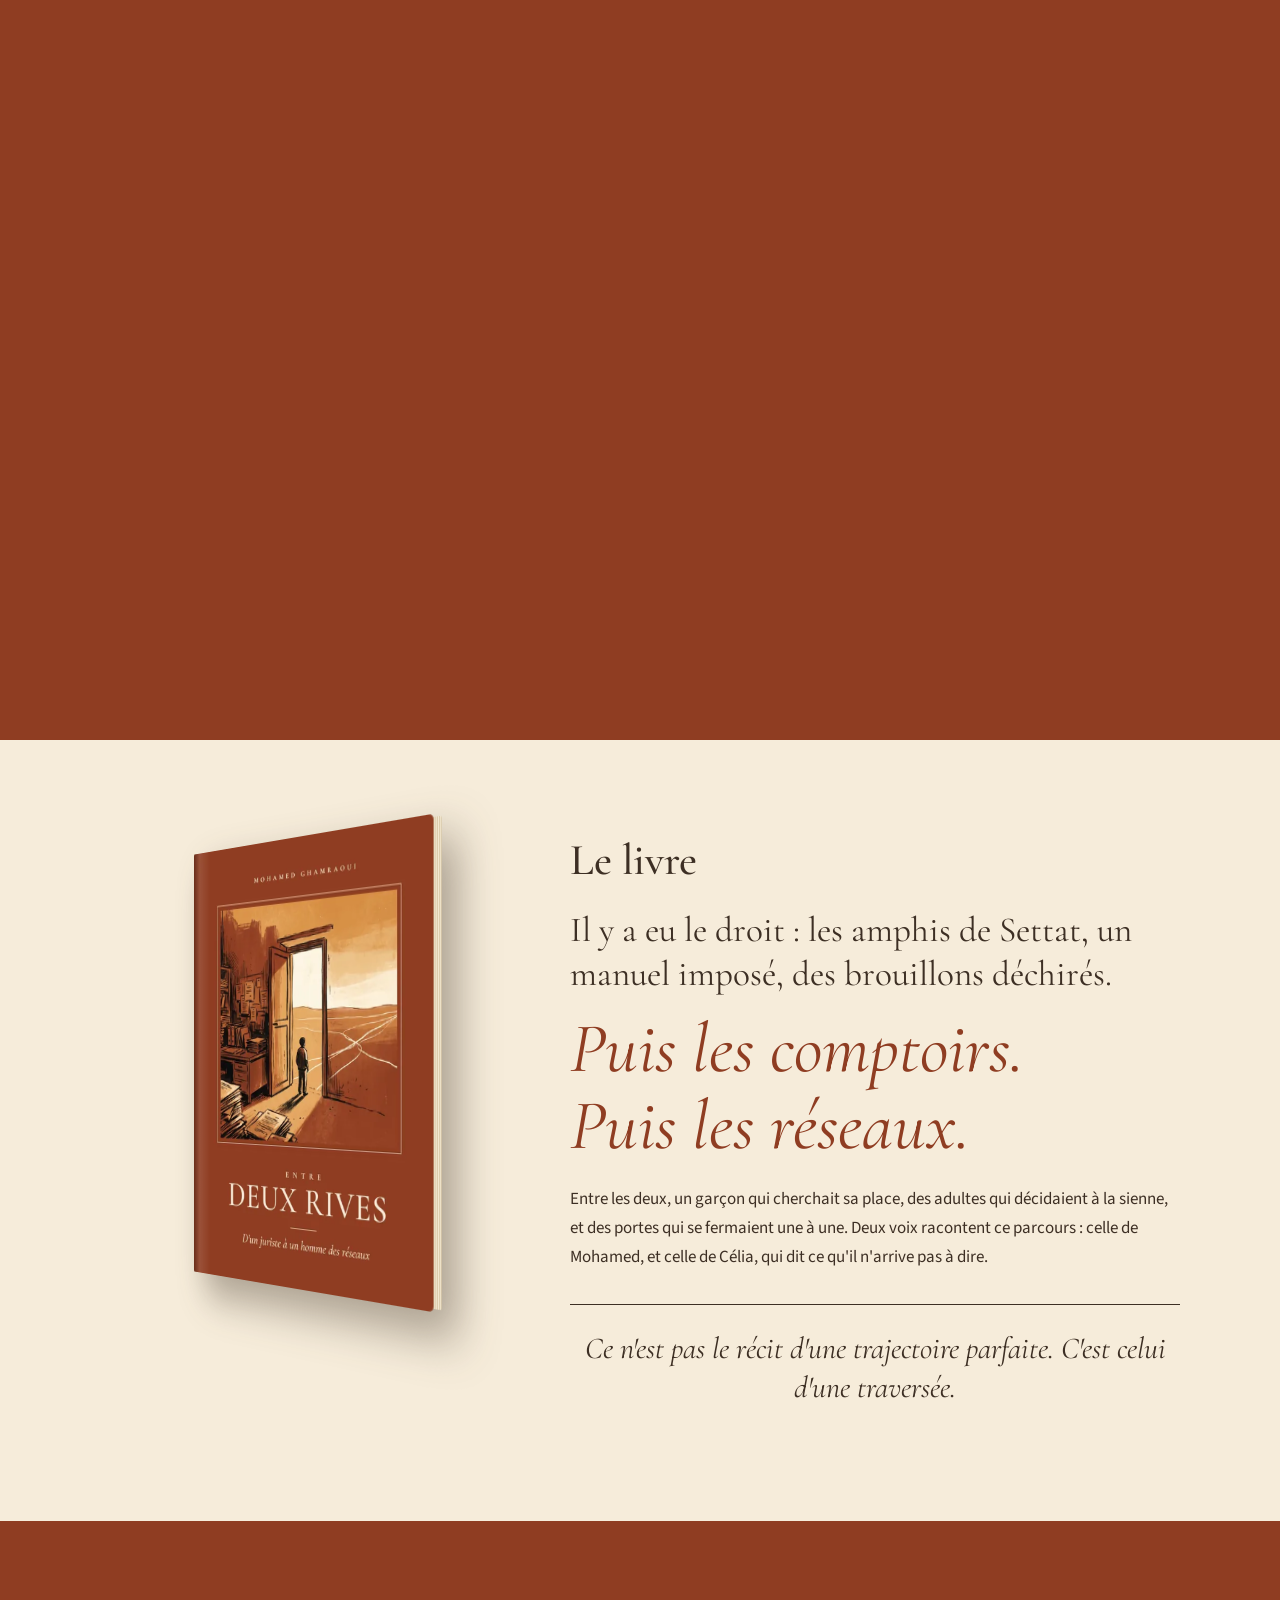
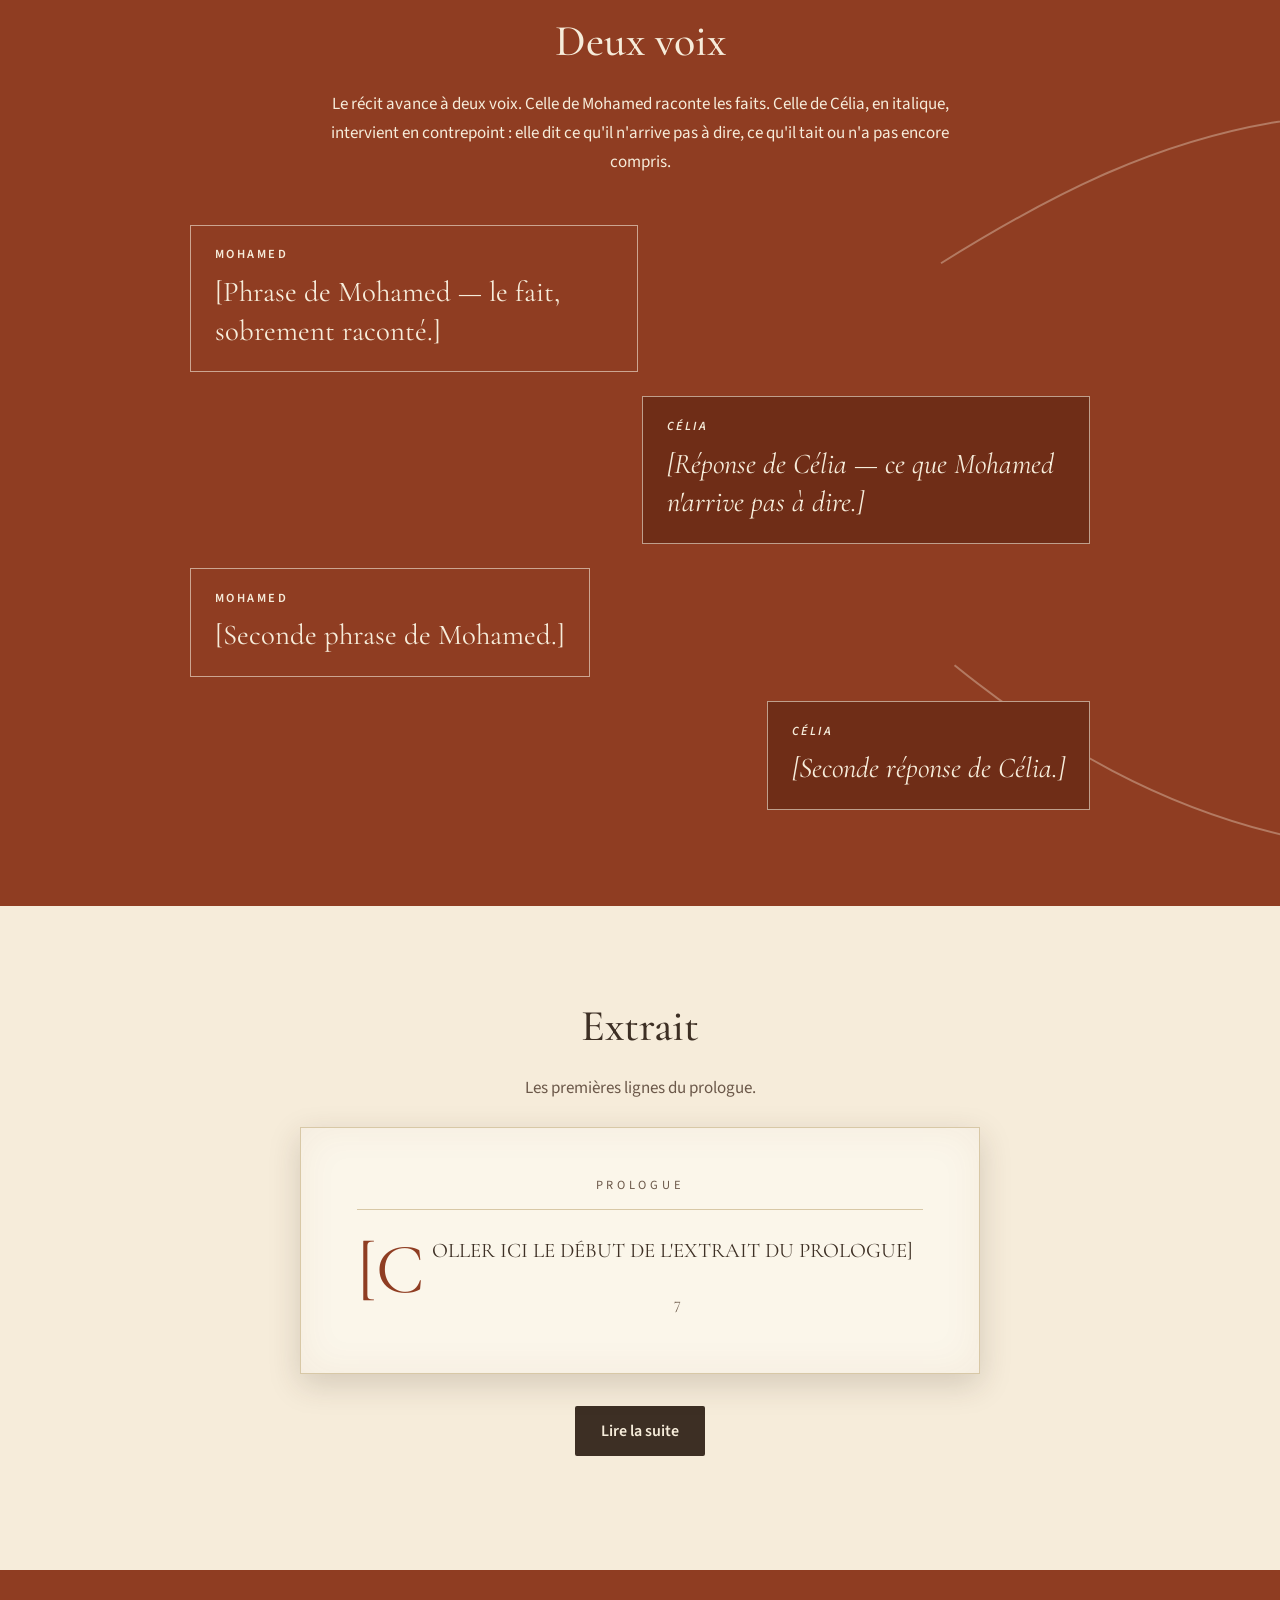
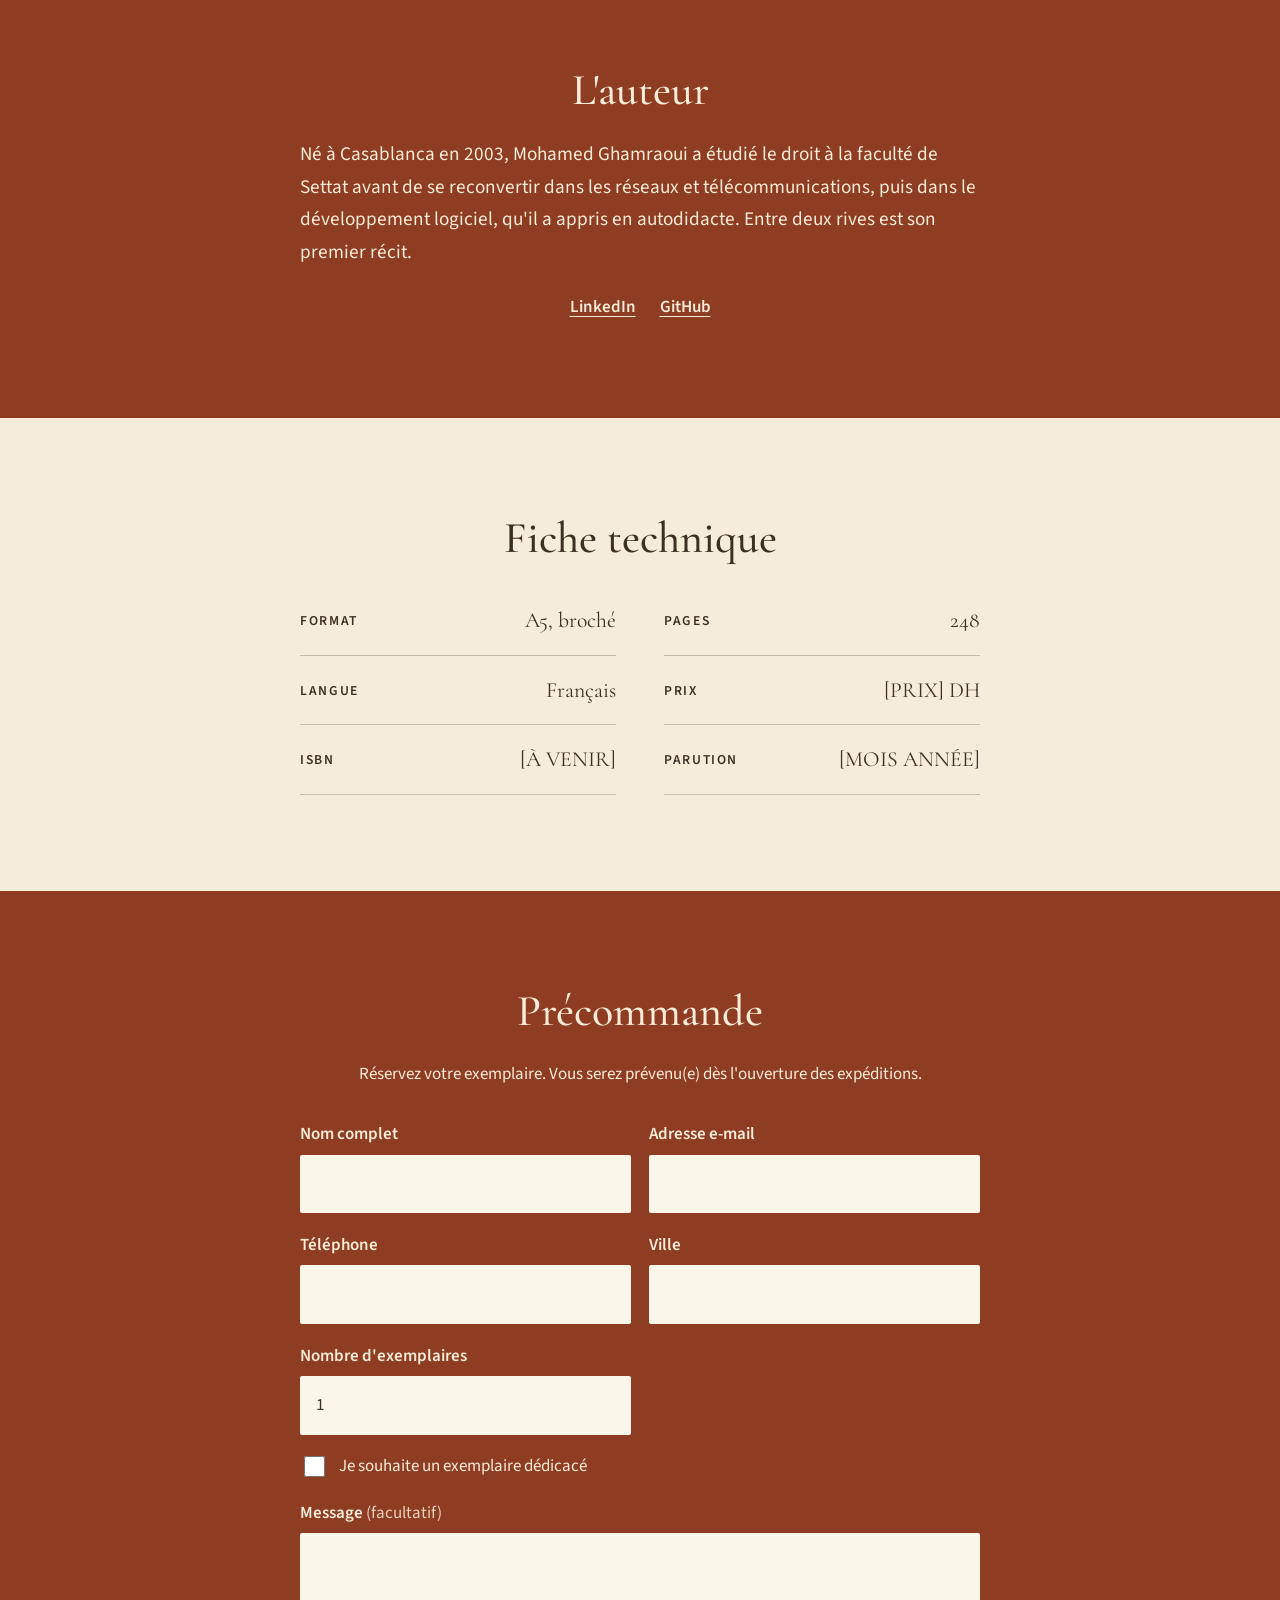
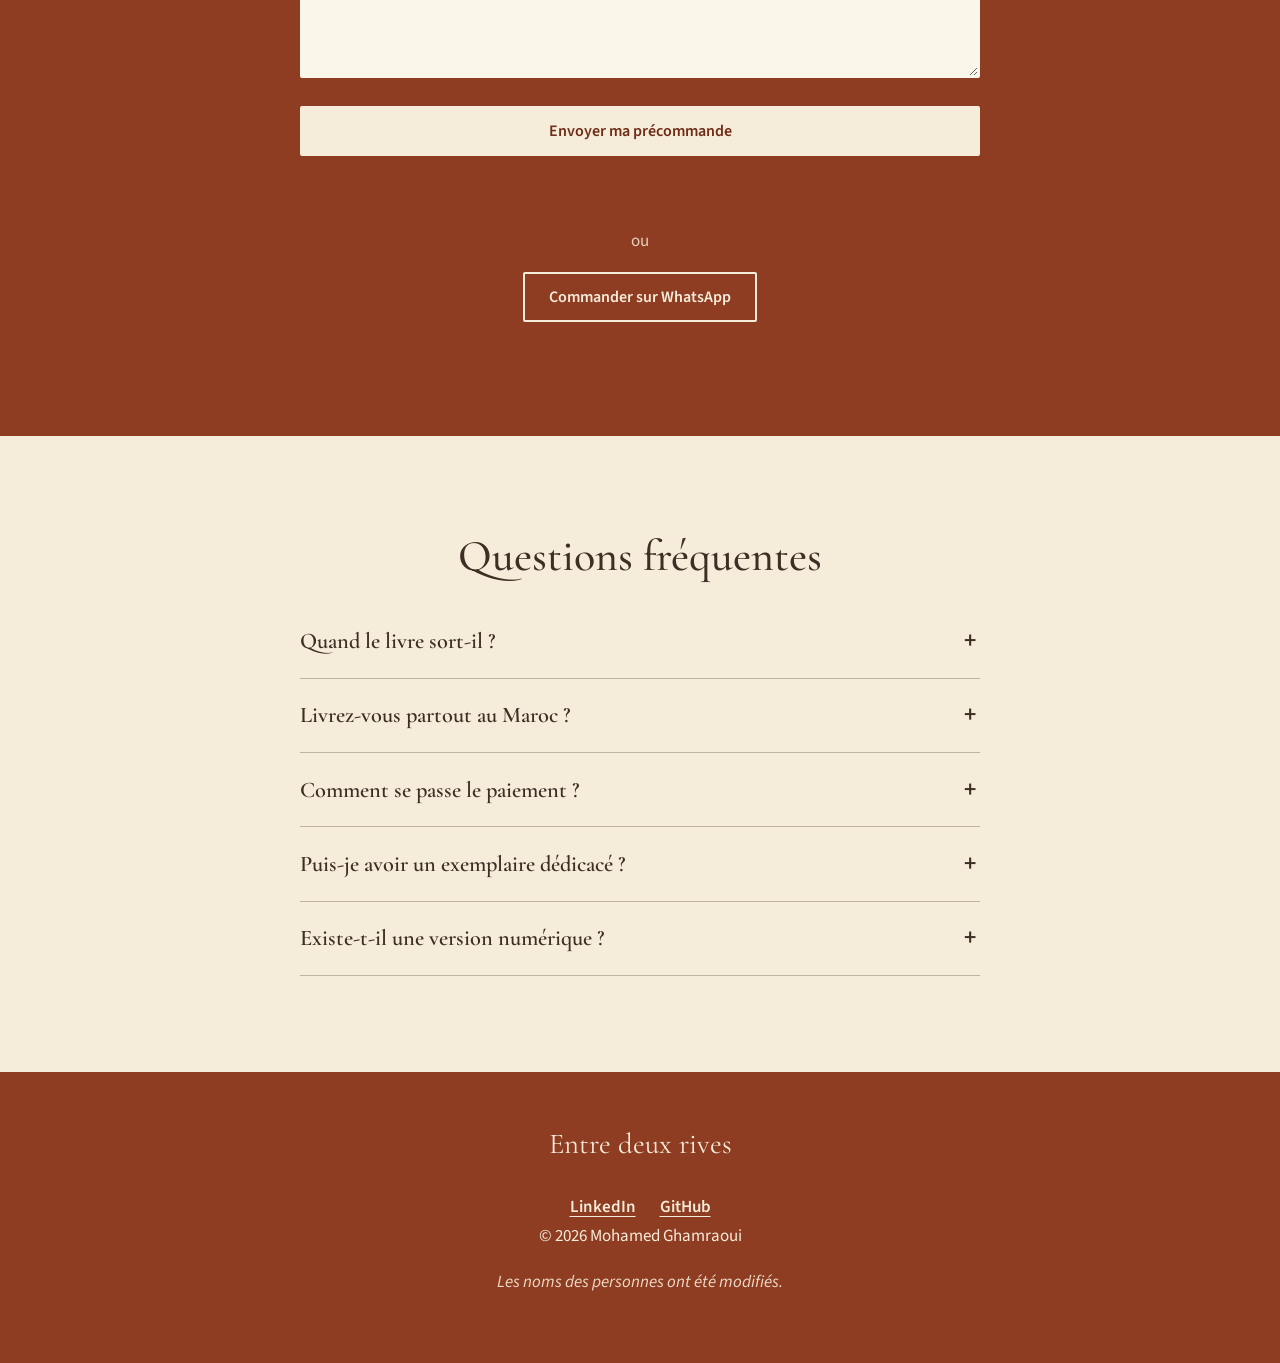
==== commit a08e2fe7: "Refonte du hero et des sections livre / deux voix Hero immersif (zoom sur la porte au défilement), l" ====
--- a/index.html
+++ b/index.html
@@ -29,6 +29,7 @@
   <link rel="preconnect" href="https://fonts.gstatic.com" crossorigin>
   <link href="https://fonts.googleapis.com/css2?family=Cormorant+Garamond:ital,wght@0,500;0,600;1,400;1,500&family=Source+Sans+3:wght@400;600&display=swap" rel="stylesheet">
   <link rel="stylesheet" href="assets/css/style.css">
+  <script>document.documentElement.classList.add("js")</script>
 
   <script type="application/ld+json">
   {
@@ -54,6 +55,7 @@
   <a class="skip" href="#contenu">Aller au contenu</a>
 
   <header class="site-header">
+    <div class="progress" aria-hidden="true"></div>
     <div class="wrap header-in">
       <a class="brand" href="#top">Entre deux rives</a>
       <button class="menu-btn" type="button" aria-expanded="false" aria-controls="nav">Menu</button>
@@ -72,12 +74,19 @@
   </header>
 
   <main id="contenu">
-    <!-- 2. HERO -->
-    <section id="top" class="sec sec-terre hero">
-      <div class="wrap hero-grid">
-        <div class="hero-text">
+    <!-- 2. HERO : la porte -->
+    <section id="top" class="hero sec-terre" data-hero>
+      <div class="hero-stage">
+        <div class="hero-art" aria-hidden="false">
+          <picture>
+            <source type="image/webp" srcset="assets/img/hero-art-520.webp 520w, assets/img/hero-art.webp 826w" sizes="(min-width: 900px) 60vw, 100vw">
+            <img src="assets/img/hero-art.jpg" srcset="assets/img/hero-art-520.jpg 520w, assets/img/hero-art.jpg 826w" sizes="(min-width: 900px) 60vw, 100vw" width="826" height="844" alt="Illustration de la couverture : un homme debout devant une porte ouverte, face à un paysage traversé de routes qui se croisent.">
+          </picture>
+        </div>
+        <div class="hero-light" aria-hidden="true"></div>
+        <div class="wrap hero-text" data-hero-text>
           <p class="eyebrow">Mohamed Ghamraoui</p>
-          <h1>Entre deux rives</h1>
+          <h1><span class="h1-small">Entre</span><span class="h1-big">deux rives</span></h1>
           <p class="subtitle">D'un juriste à un homme des réseaux</p>
           <blockquote class="hero-quote">
             <p>« Je n'ai jamais vraiment su à quel moment j'avais changé de rive. »</p>
@@ -89,53 +98,74 @@
           <!-- À COMPLÉTER : mois et année de parution -->
           <p class="hero-note">Parution : [MOIS ANNÉE] — précommandes ouvertes</p>
         </div>
-
-        <div class="hero-book">
-          <div class="book" aria-hidden="false">
-            <div class="book-cover">
-              <picture>
-                <source type="image/webp" srcset="assets/img/couverture-480.webp 480w, assets/img/couverture-800.webp 800w" sizes="(min-width: 900px) 340px, 70vw">
-                <img src="assets/img/couverture-800.jpg" srcset="assets/img/couverture-480.jpg 480w, assets/img/couverture-800.jpg 800w" sizes="(min-width: 900px) 340px, 70vw" width="800" height="1136" alt="Couverture d'Entre deux rives : un homme debout devant une porte ouverte, face à un paysage traversé de routes qui se croisent.">
-              </picture>
+        <a class="scroll-cue" href="#livre" aria-label="Franchir la porte : descendre vers le livre"><span>Franchir la porte</span></a>
+      </div>
+    </section>
+
+    <!-- 3. LE LIVRE -->
+    <section id="livre" class="sec sec-creme livre">
+      <div class="wrap livre-grid">
+        <div class="livre-book">
+          <div class="book-sticky" data-book>
+            <div class="book">
+              <div class="book-cover">
+                <picture>
+                  <source type="image/webp" srcset="assets/img/couverture-480.webp 480w, assets/img/couverture-800.webp 800w" sizes="(min-width: 900px) 340px, 70vw">
+                  <img src="assets/img/couverture-800.jpg" srcset="assets/img/couverture-480.jpg 480w, assets/img/couverture-800.jpg 800w" sizes="(min-width: 900px) 340px, 70vw" width="800" height="1136" loading="lazy" alt="Couverture du livre Entre deux rives, de Mohamed Ghamraoui.">
+                </picture>
+              </div>
+              <div class="book-spine"></div>
+              <div class="book-pages"></div>
             </div>
-            <div class="book-spine"></div>
-            <div class="book-pages"></div>
-          </div>
-        </div>
-      </div>
-    </section>
-
-    <!-- 3. LE LIVRE -->
-    <section id="livre" class="sec sec-creme">
-      <div class="wrap narrow">
-        <h2>Le livre</h2>
-        <p class="lead">Il y a eu le droit : les amphis de Settat, un manuel imposé, des brouillons déchirés. Puis les comptoirs. Puis les réseaux.</p>
-        <p>Entre les deux, un garçon qui cherchait sa place, des adultes qui décidaient à la sienne, et des portes qui se fermaient une à une. Deux voix racontent ce parcours : celle de Mohamed, et celle de Célia, qui dit ce qu'il n'arrive pas à dire.</p>
-        <p class="pull">Ce n'est pas le récit d'une trajectoire parfaite. C'est celui d'une traversée.</p>
+          </div>
+        </div>
+        <div class="livre-text">
+          <h2>Le livre</h2>
+          <p class="big rv">Il y a eu le droit : les amphis de Settat, un manuel imposé, des brouillons déchirés.</p>
+          <p class="huge rv" style="--d:.1s">Puis les comptoirs.</p>
+          <p class="huge rv" style="--d:.2s">Puis les réseaux.</p>
+          <p class="rv">Entre les deux, un garçon qui cherchait sa place, des adultes qui décidaient à la sienne, et des portes qui se fermaient une à une. Deux voix racontent ce parcours : celle de Mohamed, et celle de Célia, qui dit ce qu'il n'arrive pas à dire.</p>
+          <p class="pull rv">Ce n'est pas le récit d'une trajectoire parfaite. C'est celui d'une traversée.</p>
+        </div>
       </div>
     </section>
 
     <!-- 4. DEUX VOIX -->
-    <section id="voix" class="sec sec-terre">
-      <div class="wrap narrow">
+    <section id="voix" class="sec sec-terre voix" data-voix>
+      <svg class="roads" viewBox="0 0 1000 600" preserveAspectRatio="none" aria-hidden="true" focusable="false">
+        <path d="M-20 560 C 250 540, 380 330, 520 300 S 800 140, 1020 120" pathLength="1"/>
+        <path d="M-20 120 C 220 140, 420 260, 520 300 S 760 520, 1020 560" pathLength="1"/>
+      </svg>
+      <div class="wrap voix-in">
         <h2>Deux voix</h2>
-        <p>Le récit avance à deux voix. Celle de Mohamed raconte les faits, au présent des souvenirs. Celle de Célia, en italique, intervient en contrepoint : elle dit ce qu'il n'arrive pas à dire, ce qu'il tait ou n'a pas encore compris.</p>
-        <div class="voices" role="group" aria-label="Illustration des deux voix du récit">
-          <div class="voice voice-m">
+        <p class="center voix-intro rv">Le récit avance à deux voix. Celle de Mohamed raconte les faits. Celle de Célia, en italique, intervient en contrepoint : elle dit ce qu'il n'arrive pas à dire, ce qu'il tait ou n'a pas encore compris.</p>
+        <div class="dialog" role="group" aria-label="Illustration des deux voix du récit">
+          <div class="voice voice-m rv">
             <p class="voice-who">Mohamed</p>
             <!-- À COMPLÉTER : remplacer par une phrase réelle du livre (voix de Mohamed) -->
-            <p>[Phrase de Mohamed — le fait, sobrement raconté.]</p>
-          </div>
-          <div class="voice voice-c">
+            <p class="voice-line">[Phrase de Mohamed — le fait, sobrement raconté.]</p>
+          </div>
+          <div class="voice voice-c rv" style="--d:.15s">
             <p class="voice-who">Célia</p>
             <!-- À COMPLÉTER : remplacer par une phrase réelle du livre (voix de Célia) -->
-            <p><em>[Réponse de Célia — ce que Mohamed n'arrive pas à dire.]</em></p>
-          </div>
-        </div>
-      </div>
-    </section>
-
-    <!-- 5. EXTRAIT -->
+            <p class="voice-line"><em>[Réponse de Célia — ce que Mohamed n'arrive pas à dire.]</em></p>
+          </div>
+          <div class="voice voice-m rv">
+            <p class="voice-who">Mohamed</p>
+            <!-- À COMPLÉTER : seconde phrase réelle (voix de Mohamed) -->
+            <p class="voice-line">[Seconde phrase de Mohamed.]</p>
+          </div>
+          <div class="voice voice-c rv" style="--d:.15s">
+            <p class="voice-who">Célia</p>
+            <!-- À COMPLÉTER : seconde réponse réelle (voix de Célia) -->
+            <p class="voice-line"><em>[Seconde réponse de Célia.]</em></p>
+          </div>
+        </div>
+      </div>
+    </section>
+
+    
+<!-- 5. EXTRAIT -->
     <section id="extrait" class="sec sec-creme">
       <div class="wrap narrow">
         <h2>Extrait</h2>
--- a/assets/css/style.css
+++ b/assets/css/style.css
@@ -59,33 +59,73 @@
 .nav a:hover { border-color: var(--creme); }
 .menu-btn { display: none; background: none; color: var(--creme); border: 1px solid var(--creme); padding: .5rem .9rem; font: 600 .95rem var(--sans); cursor: pointer; }
 
-/* Hero */
-.hero { padding-top: calc(var(--header-h) + 3rem); }
-.hero-grid { display: grid; gap: 3rem; align-items: center; }
-.hero-book { order: -1; display: flex; justify-content: center; }
+/* Barre de progression */
+.progress { position: absolute; left: 0; bottom: -1px; height: 3px; width: 100%; background: var(--creme); transform-origin: left; transform: scaleX(var(--sp, 0)); }
+
+/* Hero : la porte (le défilement fait avancer l'illustration, --p de 0 à 1) */
+.hero { padding: 0; --p: 0; }
+.hero-stage { position: relative; min-height: 100vh; min-height: 100svh; overflow: hidden; display: flex; align-items: center; padding-top: var(--header-h); }
+.hero-art { position: absolute; right: 0; bottom: 0; width: 100%; height: 100%; transform-origin: 52% 60%; will-change: transform; }
+.hero-art::after { content: ""; position: absolute; inset: 0; background: linear-gradient(180deg, var(--terre) 0, rgba(143,61,34,.92) 38%, rgba(143,61,34,0) 75%); }
+.hero-art img { object-position: 52% 60%; }
+.hero-art img { width: 100%; height: 100%; object-fit: cover; }
+.hero-light { position: absolute; inset: 0; background: var(--creme); opacity: 0; pointer-events: none; }
+.hero-text { position: relative; z-index: 2; padding-top: 2rem; padding-bottom: 2rem; align-self: flex-start; }
+.hero-text > * { max-width: 36rem; }
 .eyebrow { text-transform: uppercase; letter-spacing: .3em; font-size: .85rem; font-weight: 600; margin-bottom: 1rem; }
-.hero h1 { font-size: clamp(3rem, 11vw, 5.5rem); }
-.subtitle { font-family: var(--serif); font-style: italic; font-size: clamp(1.35rem, 4vw, 1.75rem); margin-bottom: 1.75rem; }
-.hero-quote { margin: 0 0 2rem; padding-left: 1.1rem; border-left: 2px solid var(--creme); font-family: var(--serif); font-style: italic; font-size: clamp(1.25rem, 3.5vw, 1.5rem); line-height: 1.35; }
+.hero h1 { margin: 0 0 1rem; display: flex; flex-direction: column; text-shadow: 0 2px 24px rgba(111,45,23,.55); }
+.h1-small { text-transform: uppercase; letter-spacing: .5em; font-size: clamp(.9rem, 3vw, 1.2rem); font-weight: 600; font-family: var(--sans); margin-bottom: .3rem; }
+.h1-big { font-size: clamp(3.2rem, 13vw, 7rem); line-height: .95; font-weight: 500; text-transform: uppercase; letter-spacing: .02em; }
+.subtitle { font-family: var(--serif); font-style: italic; font-size: clamp(1.35rem, 4vw, 1.75rem); margin-bottom: 1.5rem; text-shadow: 0 2px 18px rgba(111,45,23,.6); }
+.hero-quote { margin: 0 0 1.75rem; padding-left: 1.1rem; border-left: 2px solid var(--creme); font-family: var(--serif); font-style: italic; font-size: clamp(1.2rem, 3.5vw, 1.5rem); line-height: 1.35; text-shadow: 0 2px 18px rgba(111,45,23,.6); }
 .hero-quote p { margin: 0; }
 .actions { display: flex; flex-wrap: wrap; gap: .8rem; }
-.hero-note { margin: 1.25rem 0 0; font-size: .95rem; opacity: .9; }
-
-/* Mockup livre 3D */
-.book { position: relative; width: min(70vw, 300px); aspect-ratio: 800 / 1136; transform-style: preserve-3d; transform: perspective(1200px) rotateY(-18deg); transition: transform .5s ease; filter: drop-shadow(18px 22px 22px rgba(0,0,0,.45)); }
-.book:hover { transform: perspective(1200px) rotateY(-6deg); }
-.book-cover { position: absolute; inset: 0; border-radius: 2px 5px 5px 2px; overflow: hidden; z-index: 2; box-shadow: inset 3px 0 6px rgba(0,0,0,.28), inset -1px 0 0 rgba(255,255,255,.08); }
+.hero-note { margin: 1.1rem 0 0; font-size: .95rem; }
+.scroll-cue { position: absolute; left: 50%; bottom: 1.2rem; transform: translateX(-50%); z-index: 3; text-decoration: none; font-size: .75rem; text-transform: uppercase; letter-spacing: .25em; font-weight: 600; padding: .5rem .8rem; text-align: center; }
+.scroll-cue::after { content: ""; display: block; width: 1px; height: 28px; background: var(--creme); margin: .5rem auto 0; animation: cue 2s ease-in-out infinite; transform-origin: top; }
+@keyframes cue { 0%, 100% { transform: scaleY(.3); } 50% { transform: scaleY(1); } }
+
+@media (prefers-reduced-motion: no-preference) {
+  .js .hero { height: 260vh; }
+  .js .hero-stage { position: sticky; top: 0; height: 100vh; height: 100svh; min-height: 0; }
+  .js .hero-art { transform: scale(calc(1 + var(--p) * 2.1)); }
+  .js .hero-light { opacity: calc((var(--p) - .5) * 2.6); }
+  .js .hero-text { opacity: calc(1 - var(--p) * 3.2); transform: translateY(calc(var(--p) * -50px)); }
+  .js .scroll-cue { opacity: calc(1 - var(--p) * 6); }
+}
+
+/* Le livre */
+.livre-grid { display: grid; gap: 2.5rem; align-items: start; }
+.livre-book { display: flex; justify-content: center; }
+.book-sticky { position: sticky; top: calc(var(--header-h) + 3vh); }
+.book { position: relative; width: min(66vw, 280px); aspect-ratio: 800 / 1136; transform-style: preserve-3d; transform: perspective(1200px) rotateY(calc(-42deg + var(--bq, 1) * 30deg)); filter: drop-shadow(18px 22px 22px rgba(61,47,36,.4)); }
+.book-cover { position: absolute; inset: 0; border-radius: 2px 5px 5px 2px; overflow: hidden; z-index: 2; box-shadow: inset 3px 0 6px rgba(0,0,0,.28); }
 .book-cover::after { content: ""; position: absolute; inset: 0; background: linear-gradient(90deg, rgba(0,0,0,.28) 0, rgba(255,255,255,.1) 3%, rgba(0,0,0,0) 8%); pointer-events: none; }
 .book-cover img { width: 100%; height: 100%; object-fit: cover; }
 .book-spine { position: absolute; top: 0; bottom: 0; left: 0; width: 26px; background: var(--terre-fonce); transform-origin: right center; transform: translateX(-26px) rotateY(-90deg); border-radius: 2px 0 0 2px; }
 .book-pages { position: absolute; top: 3px; bottom: 3px; right: -9px; width: 12px; background: repeating-linear-gradient(90deg, #f3e8d0 0 1px, #d9c9a8 1px 2px); border-radius: 0 2px 2px 0; transform: translateZ(-2px); z-index: 1; }
+.livre-text h2 { text-align: left; }
+.big { font-family: var(--serif); font-size: clamp(1.6rem, 4.5vw, 2.2rem); line-height: 1.25; }
+.huge { font-family: var(--serif); font-style: italic; color: var(--terre); font-size: clamp(2.6rem, 9vw, 4.4rem); line-height: 1; margin-bottom: .4rem; }
+.huge + p:not(.huge) { margin-top: 1.5rem; }
+
+/* Apparitions au défilement */
+.js .rv { opacity: 0; transform: translateY(26px); transition: opacity .8s ease var(--d, 0s), transform .8s ease var(--d, 0s); }
+.js .rv.in { opacity: 1; transform: none; }
+@media (prefers-reduced-motion: reduce) { .js .rv { opacity: 1; transform: none; transition: none; } }
 
 /* Deux voix */
-.voices { display: grid; gap: 1.25rem; margin-top: 2.5rem; }
-.voice { padding: 1.4rem 1.5rem; border: 1px solid rgba(246,236,218,.55); font-family: var(--serif); font-size: 1.4rem; line-height: 1.4; }
+.voix { position: relative; overflow: hidden; }
+.voix-in { position: relative; z-index: 1; }
+.voix-intro { max-width: 40rem; margin-left: auto; margin-right: auto; }
+.roads { position: absolute; inset: 0; width: 100%; height: 100%; z-index: 0; }
+.roads path { fill: none; stroke: var(--creme); stroke-width: 2; stroke-opacity: .35; vector-effect: non-scaling-stroke; stroke-dasharray: 1; stroke-dashoffset: calc(1 - var(--vq, 1)); }
+.dialog { display: grid; gap: 1.5rem; margin-top: 3rem; max-width: 900px; margin-left: auto; margin-right: auto; }
+.voice { max-width: 28rem; font-family: var(--serif); font-size: clamp(1.4rem, 3.8vw, 1.8rem); line-height: 1.35; padding: 1.3rem 1.5rem; background: var(--terre); border: 1px solid rgba(246,236,218,.6); }
 .voice p { margin: 0; }
 .voice-who { font-family: var(--sans); text-transform: uppercase; letter-spacing: .2em; font-size: .78rem; font-weight: 600; margin-bottom: .6rem !important; }
-.voice-c { background: rgba(246,236,218,.1); font-style: italic; }
+.voice-m { justify-self: start; }
+.voice-c { justify-self: end; background: var(--terre-fonce); font-style: italic; }
 
 /* Page de livre */
 .page { position: relative; background: var(--creme-clair); border: 1px solid #d8c8a6; box-shadow: 0 10px 30px rgba(61,47,36,.18), inset 0 0 40px rgba(143,61,34,.06); padding: 2.5rem 1.6rem 3rem; margin: 1.5rem 0 2rem; font-family: var(--serif); font-size: 1.3rem; line-height: 1.6; text-align: justify; hyphens: auto; -webkit-hyphens: auto; }
@@ -135,17 +175,20 @@
 
 /* Tablette et plus */
 @media (min-width: 768px) {
-  .voices { grid-template-columns: 1fr 1fr; }
-  .voice-c { margin-top: 2.5rem; }
   .specs { grid-template-columns: 1fr 1fr; column-gap: 3rem; }
   .form { grid-template-columns: 1fr 1fr; }
   .form .field:nth-child(n+6), .form .hp, .form .btn, .form .status { grid-column: 1 / -1; }
   .page { padding: 3rem 3.5rem 3.5rem; }
 }
 @media (min-width: 900px) {
-  .hero-grid { grid-template-columns: 1.1fr .9fr; }
-  .hero-book { order: 0; }
-  .book { width: 340px; }
+  .hero-stage { padding-top: var(--header-h); }
+  .hero-art { width: auto; aspect-ratio: 826 / 844; height: calc(100% - var(--header-h)); bottom: 0; transform-origin: 52% 49%; -webkit-mask-image: linear-gradient(90deg, transparent 0, #000 30%); mask-image: linear-gradient(90deg, transparent 0, #000 30%); }
+  .hero-art::after { display: none; }
+  .hero-art img { object-position: center; }
+  .hero-text { align-self: center; }
+  .hero-text > * { max-width: 34rem; }
+  .livre-grid { grid-template-columns: .8fr 1.2fr; gap: 4rem; }
+  .book { width: 320px; }
 }
 
 /* Mobile : menu repliable */
@@ -156,6 +199,7 @@
   .nav ul { flex-direction: column; gap: 0; }
   .nav a { display: block; padding: .8rem 0; border-bottom: 1px solid rgba(246,236,218,.15); }
 }
+@media (max-width: 899px) { .hero-note { display: none; } }
 @media (max-width: 420px) {
   .brand { font-size: 1.25rem; }
   .btn-sm { padding: .55rem .8rem; }
